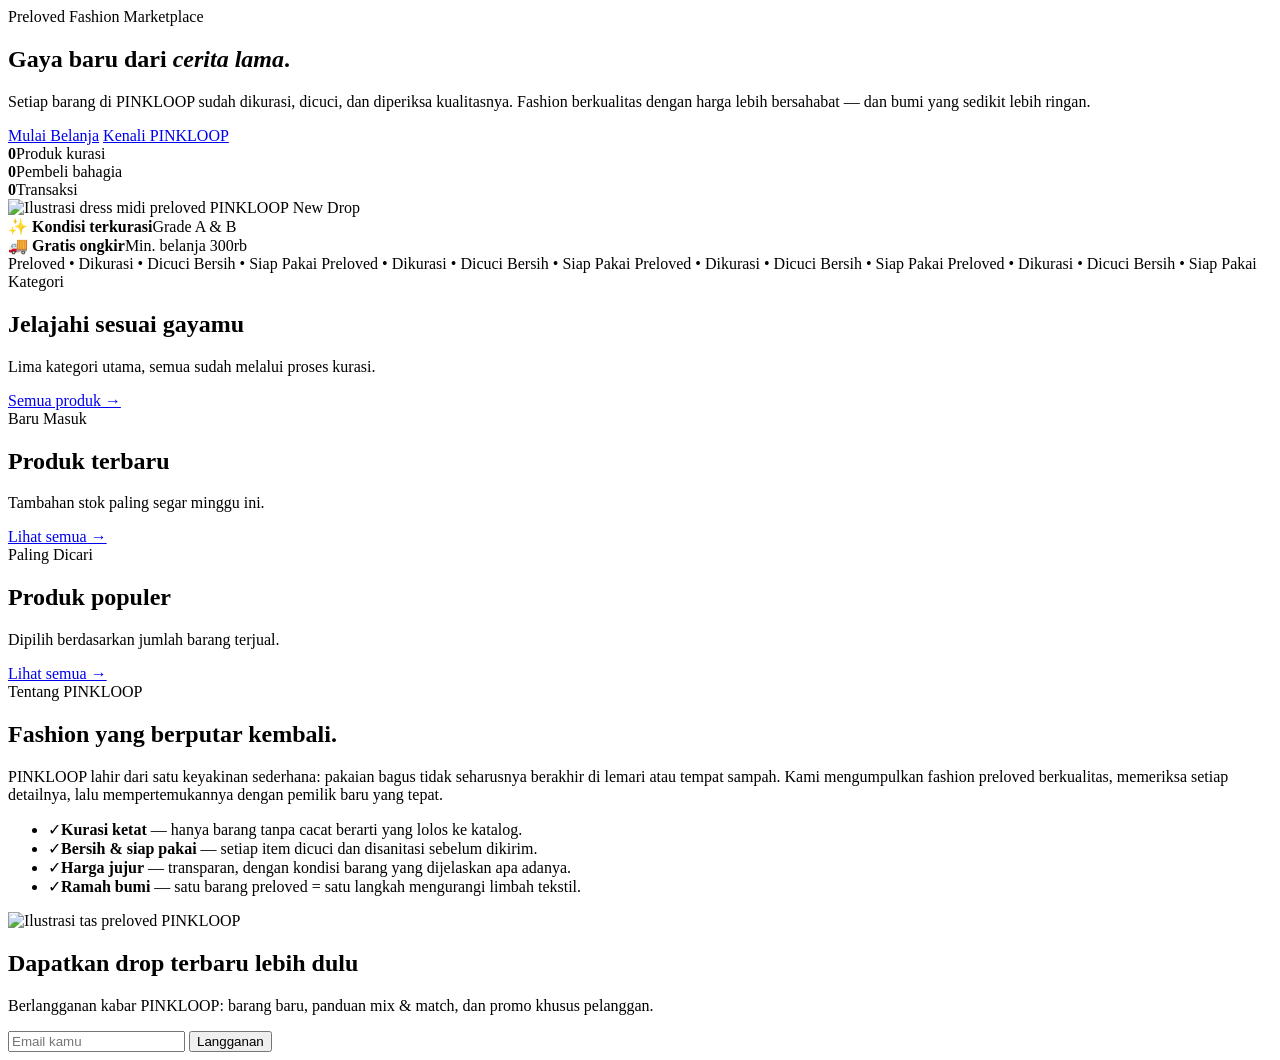
==== index.html @ 4b8d5ae3 "Add PINKLOOP storefront pages and Vercel config" ====
<!DOCTYPE html>
<html lang="id">
<head>
  <meta charset="UTF-8">
  <meta name="viewport" content="width=device-width, initial-scale=1">
  <title>PINKLOOP – Preloved Fashion, New Stories.</title>
  <meta name="description" content="PINKLOOP adalah marketplace fashion preloved pilihan. Temukan blazer, dress, tas, dan aksesori berkualitas dengan harga persahabatan.">
  <link rel="preconnect" href="https://fonts.googleapis.com">
  <link rel="preconnect" href="https://fonts.gstatic.com" crossorigin>
  <link href="https://fonts.googleapis.com/css2?family=Playfair+Display:ital,wght@0,500;0,600;0,700;1,600&family=Poppins:wght@300;400;500;600&display=swap" rel="stylesheet">
  <link rel="stylesheet" href="/assets/css/style.css">
  <link rel="icon" href="/assets/img/placeholder.svg">
</head>
<body>
  <header id="site-header"></header>

  <main>
    <section class="hero">
      <div class="container hero-grid">
        <div class="hero-copy">
          <span class="eyebrow">Preloved Fashion Marketplace</span>
          <h1>Gaya baru dari <em>cerita lama</em>.</h1>
          <p>Setiap barang di PINKLOOP sudah dikurasi, dicuci, dan diperiksa kualitasnya. Fashion berkualitas dengan harga lebih bersahabat — dan bumi yang sedikit lebih ringan.</p>
          <div class="hero-cta">
            <a class="btn btn-primary" href="/catalog.html">Mulai Belanja</a>
            <a class="btn btn-ghost" href="#tentang">Kenali PINKLOOP</a>
          </div>
          <div class="hero-stats">
            <div><strong data-stat="products">0</strong><span>Produk kurasi</span></div>
            <div><strong data-stat="customers">0</strong><span>Pembeli bahagia</span></div>
            <div><strong data-stat="orders">0</strong><span>Transaksi</span></div>
          </div>
        </div>
        <div class="hero-visual">
          <div class="hero-frame">
            <img src="/assets/img/dress.svg" alt="Ilustrasi dress midi preloved PINKLOOP">
            <span class="hero-tag">New Drop</span>
          </div>
          <div class="hero-float tl">
            <span class="dot">✨</span>
            <span><strong>Kondisi terkurasi</strong>Grade A &amp; B</span>
          </div>
          <div class="hero-float br">
            <span class="dot">🚚</span>
            <span><strong>Gratis ongkir</strong>Min. belanja 300rb</span>
          </div>
        </div>
      </div>
    </section>

    <div class="strip">
      <div class="strip-track">
        <span>Preloved • Dikurasi • Dicuci Bersih • Siap Pakai</span>
        <span>Preloved • Dikurasi • Dicuci Bersih • Siap Pakai</span>
        <span>Preloved • Dikurasi • Dicuci Bersih • Siap Pakai</span>
        <span>Preloved • Dikurasi • Dicuci Bersih • Siap Pakai</span>
      </div>
    </div>

    <section class="section" id="kategori">
      <div class="container">
        <div class="section-head">
          <div>
            <span class="eyebrow">Kategori</span>
            <h2>Jelajahi sesuai gayamu</h2>
            <p>Lima kategori utama, semua sudah melalui proses kurasi.</p>
          </div>
          <a class="link-more" href="/catalog.html">Semua produk →</a>
        </div>
        <div class="category-grid" id="categoryGrid"></div>
      </div>
    </section>

    <section class="section" id="produk" style="padding-top:0">
      <div class="container">
        <div class="section-head">
          <div>
            <span class="eyebrow">Baru Masuk</span>
            <h2>Produk terbaru</h2>
            <p>Tambahan stok paling segar minggu ini.</p>
          </div>
          <a class="link-more" href="/catalog.html">Lihat semua →</a>
        </div>
        <div class="product-grid" id="latestGrid"></div>
      </div>
    </section>

    <section class="section" id="populer" style="padding-top:0">
      <div class="container">
        <div class="section-head">
          <div>
            <span class="eyebrow">Paling Dicari</span>
            <h2>Produk populer</h2>
            <p>Dipilih berdasarkan jumlah barang terjual.</p>
          </div>
          <a class="link-more" href="/catalog.html?sort=popular">Lihat semua →</a>
        </div>
        <div class="product-grid" id="popularGrid"></div>
      </div>
    </section>

    <section class="section" id="tentang">
      <div class="container">
        <div class="about-wrap">
          <div>
            <span class="eyebrow">Tentang PINKLOOP</span>
            <h2>Fashion yang berputar kembali.</h2>
            <p>PINKLOOP lahir dari satu keyakinan sederhana: pakaian bagus tidak seharusnya berakhir di lemari atau tempat sampah. Kami mengumpulkan fashion preloved berkualitas, memeriksa setiap detailnya, lalu mempertemukannya dengan pemilik baru yang tepat.</p>
            <ul class="about-list">
              <li><span class="tick">✓</span><span><b>Kurasi ketat</b> — hanya barang tanpa cacat berarti yang lolos ke katalog.</span></li>
              <li><span class="tick">✓</span><span><b>Bersih &amp; siap pakai</b> — setiap item dicuci dan disanitasi sebelum dikirim.</span></li>
              <li><span class="tick">✓</span><span><b>Harga jujur</b> — transparan, dengan kondisi barang yang dijelaskan apa adanya.</span></li>
              <li><span class="tick">✓</span><span><b>Ramah bumi</b> — satu barang preloved = satu langkah mengurangi limbah tekstil.</span></li>
            </ul>
          </div>
          <div class="about-visual">
            <img src="/assets/img/bag.svg" alt="Ilustrasi tas preloved PINKLOOP">
          </div>
        </div>
      </div>
    </section>

    <section class="section" style="padding-top:0">
      <div class="container">
        <div class="newsletter">
          <div>
            <h2>Dapatkan drop terbaru lebih dulu</h2>
            <p>Berlangganan kabar PINKLOOP: barang baru, panduan mix &amp; match, dan promo khusus pelanggan.</p>
          </div>
          <form id="newsletterForm">
            <input type="email" placeholder="Email kamu" aria-label="Email" required>
            <button class="btn btn-primary" type="submit">Langganan</button>
          </form>
        </div>
      </div>
    </section>
  </main>

  <footer id="site-footer"></footer>

  <script src="/assets/js/store.js"></script>
  <script src="/assets/js/ui.js"></script>
  <script src="/assets/js/pages/home.js"></script>
</body>
</html>
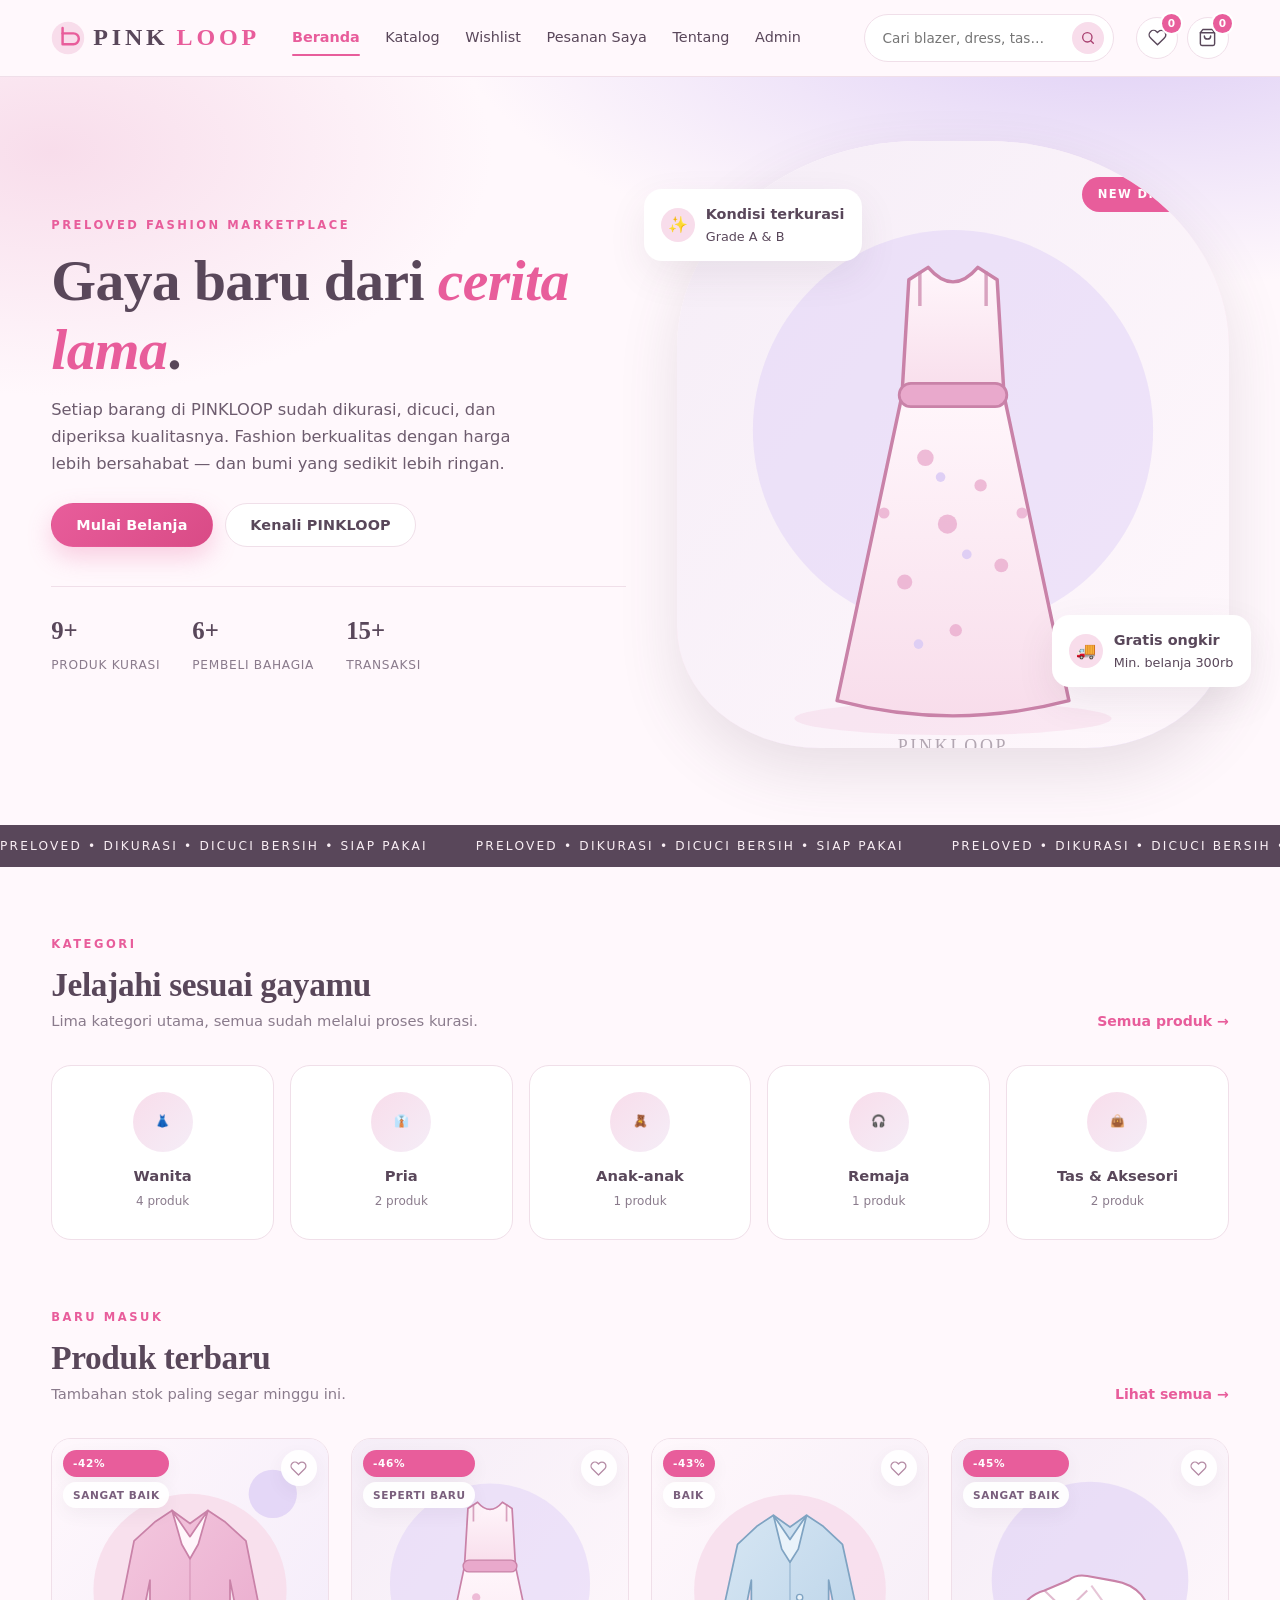
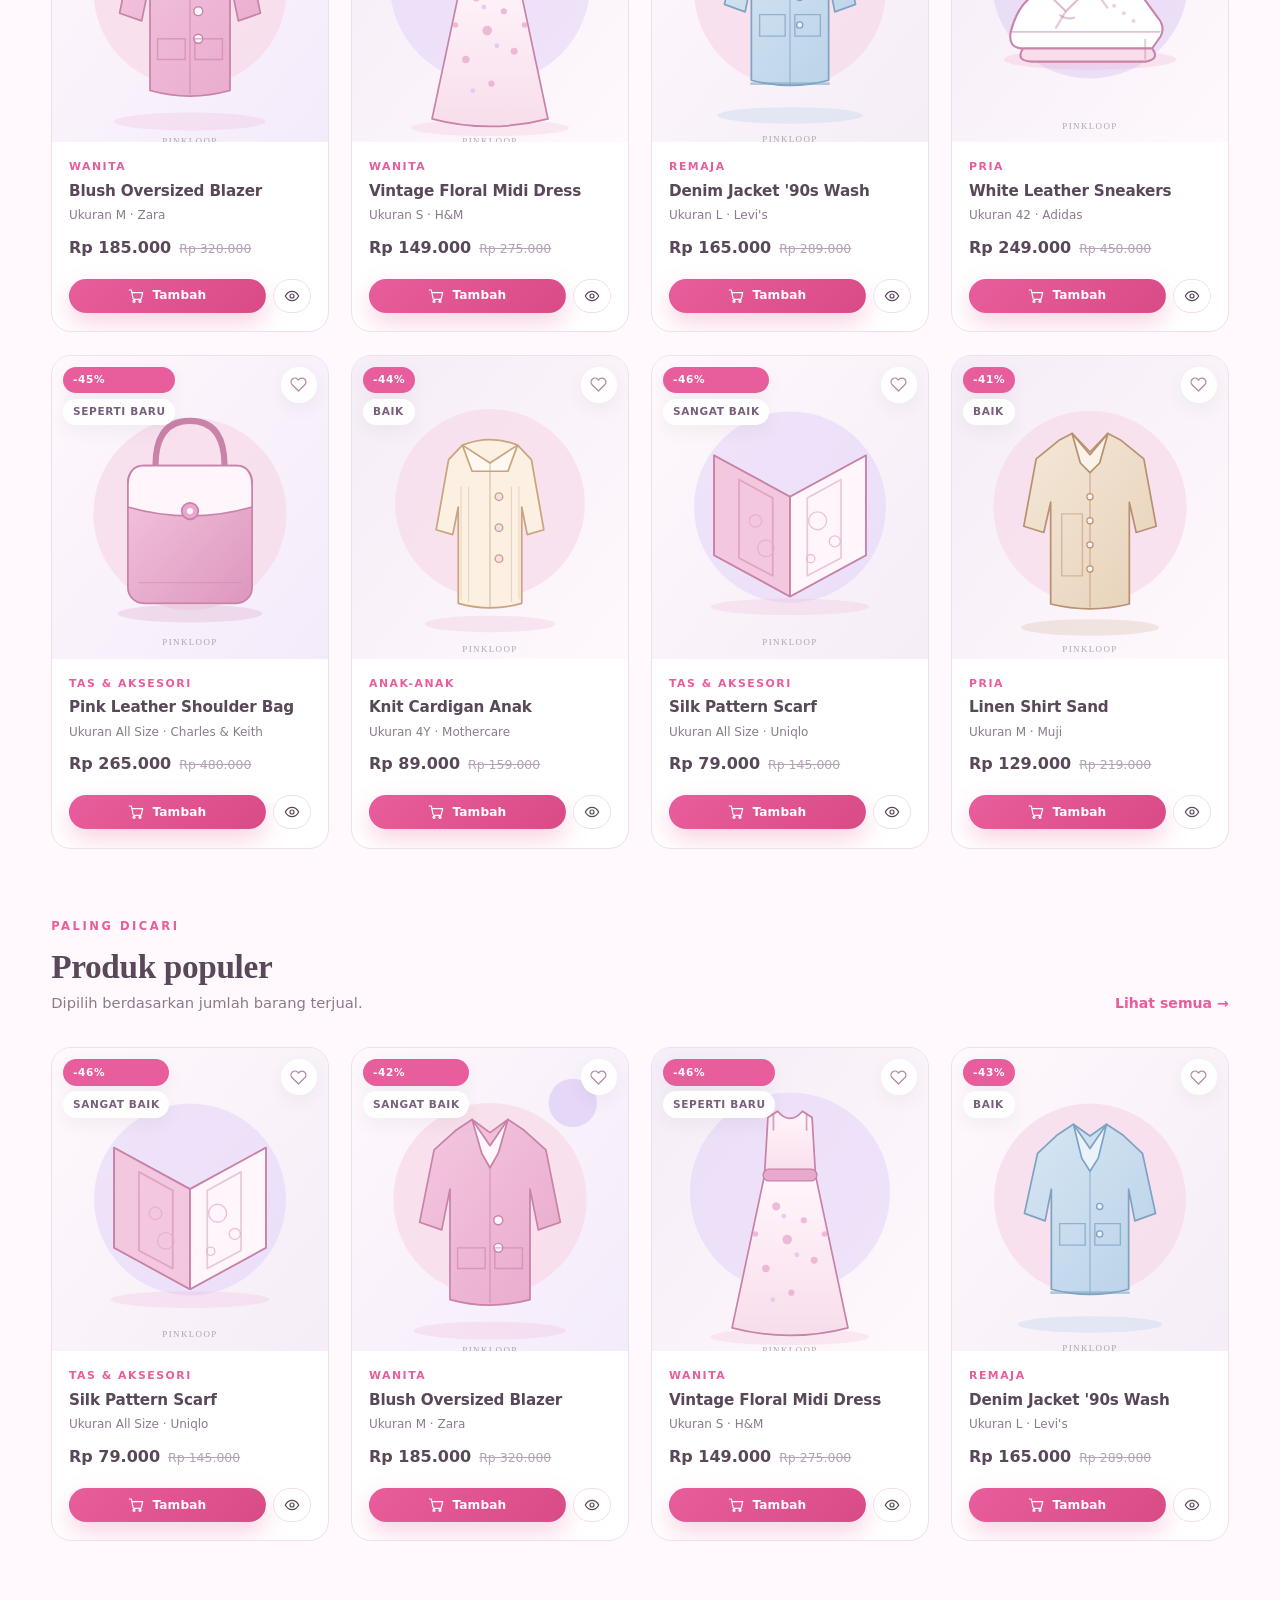
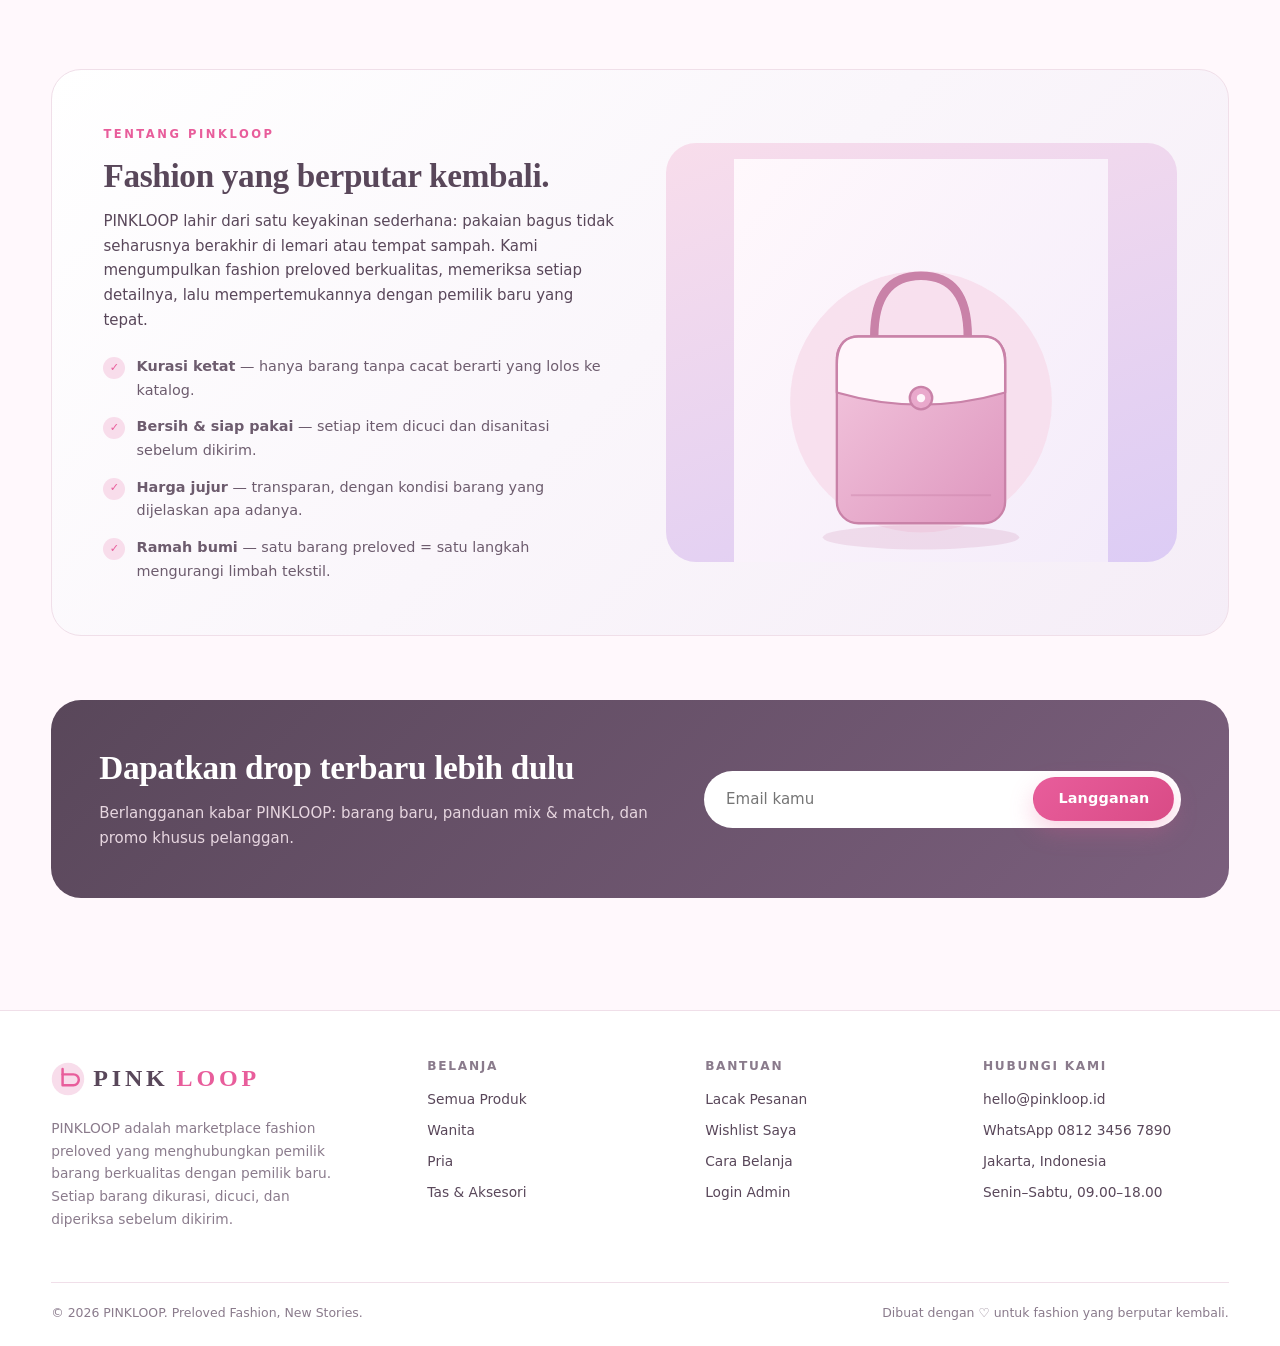
==== commit 04d4da53: "Add product illustrations and fix homepage meta text" ====
--- a/index.html
+++ b/index.html
@@ -4,7 +4,7 @@
   <meta charset="UTF-8">
   <meta name="viewport" content="width=device-width, initial-scale=1">
   <title>PINKLOOP – Preloved Fashion, New Stories.</title>
-  <meta name="description" content="PINKLOOP adalah marketplace fashion preloved pilihan. Temukan blazer, dress, tas, dan aksesori berkualitas dengan harga persahabatan.">
+  <meta name="description" content="PINKLOOP adalah marketplace fashion preloved pilihan. Temukan blazer, dress, tas, dan aksesori berkualitas dengan harga bersahabat.">
   <link rel="preconnect" href="https://fonts.googleapis.com">
   <link rel="preconnect" href="https://fonts.gstatic.com" crossorigin>
   <link href="https://fonts.googleapis.com/css2?family=Playfair+Display:ital,wght@0,500;0,600;0,700;1,600&family=Poppins:wght@300;400;500;600&display=swap" rel="stylesheet">
--- a/assets/css/style.css
+++ b/assets/css/style.css
@@ -0,0 +1,912 @@
+/* PINKLOOP – Storefront styles
+   Palette: pastel pink, rose, hot pink, lavender, plum */
+:root {
+  --pink-pastel: #F8DDEB;
+  --rose: #E9A9CC;
+  --hot: #E85D9B;
+  --lavender: #DCCCF5;
+  --light-purple: #F5EDF7;
+  --plum: #59475A;
+  --white: #FFFFFF;
+  --bg: #FFF8FC;
+  --line: #F0DFE9;
+  --muted: #8A7B8C;
+  --shadow-sm: 0 6px 18px rgba(89, 71, 90, .06);
+  --shadow-md: 0 14px 38px rgba(89, 71, 90, .09);
+  --shadow-lg: 0 24px 60px rgba(89, 71, 90, .14);
+  --radius-sm: 12px;
+  --radius: 20px;
+  --radius-lg: 30px;
+  --font-head: "Playfair Display", Georgia, serif;
+  --font-body: "Poppins", "Inter", system-ui, -apple-system, sans-serif;
+}
+
+* { box-sizing: border-box; }
+
+html { scroll-behavior: smooth; }
+
+body {
+  margin: 0;
+  font-family: var(--font-body);
+  color: var(--plum);
+  background: var(--bg);
+  font-size: 15px;
+  line-height: 1.65;
+  -webkit-font-smoothing: antialiased;
+}
+
+img { max-width: 100%; display: block; }
+a { color: inherit; text-decoration: none; }
+button, input, select, textarea { font-family: inherit; font-size: inherit; color: inherit; }
+button { cursor: pointer; }
+
+h1, h2, h3, h4 {
+  font-family: var(--font-head);
+  font-weight: 600;
+  line-height: 1.2;
+  margin: 0 0 .4em;
+  letter-spacing: -.01em;
+}
+
+h1 { font-size: clamp(2.1rem, 4.6vw, 3.6rem); }
+h2 { font-size: clamp(1.55rem, 2.6vw, 2.3rem); }
+h3 { font-size: 1.15rem; }
+
+p { margin: 0 0 1em; }
+
+.container {
+  width: min(1200px, 92vw);
+  margin-inline: auto;
+}
+
+.eyebrow {
+  display: inline-block;
+  font-size: .72rem;
+  letter-spacing: .22em;
+  text-transform: uppercase;
+  color: var(--hot);
+  font-weight: 600;
+  margin-bottom: .7rem;
+}
+
+.muted { color: var(--muted); }
+.small { font-size: .82rem; }
+.center { text-align: center; }
+
+/* ---------- buttons ---------- */
+.btn {
+  display: inline-flex;
+  align-items: center;
+  justify-content: center;
+  gap: .5rem;
+  padding: .78rem 1.5rem;
+  border-radius: 999px;
+  border: 1px solid transparent;
+  font-weight: 600;
+  font-size: .9rem;
+  letter-spacing: .01em;
+  transition: transform .18s ease, box-shadow .18s ease, background .18s ease, color .18s ease;
+  line-height: 1.2;
+  white-space: nowrap;
+}
+.btn:hover { transform: translateY(-2px); }
+.btn:active { transform: translateY(0); }
+.btn-primary {
+  background: linear-gradient(135deg, var(--hot), #d94b86);
+  color: #fff;
+  box-shadow: 0 10px 24px rgba(232, 93, 155, .28);
+}
+.btn-primary:hover { box-shadow: 0 14px 30px rgba(232, 93, 155, .38); }
+.btn-soft {
+  background: var(--pink-pastel);
+  color: #a83f6f;
+}
+.btn-soft:hover { background: #f4cfe1; }
+.btn-ghost {
+  background: #fff;
+  border-color: var(--line);
+  color: var(--plum);
+}
+.btn-ghost:hover { border-color: var(--rose); color: var(--hot); }
+.btn-lavender { background: var(--lavender); color: #5c4585; }
+.btn-block { width: 100%; }
+.btn-sm { padding: .55rem 1rem; font-size: .8rem; }
+.btn[disabled] { opacity: .5; cursor: not-allowed; transform: none; }
+
+.icon-btn {
+  position: relative;
+  width: 42px;
+  height: 42px;
+  border-radius: 50%;
+  display: inline-grid;
+  place-items: center;
+  background: #fff;
+  border: 1px solid var(--line);
+  color: var(--plum);
+  transition: .18s ease;
+}
+.icon-btn:hover { background: var(--pink-pastel); border-color: var(--rose); color: var(--hot); }
+.icon-btn svg { width: 19px; height: 19px; }
+.badge-count {
+  position: absolute;
+  top: -4px; right: -4px;
+  min-width: 19px; height: 19px;
+  padding: 0 5px;
+  border-radius: 999px;
+  background: var(--hot);
+  color: #fff;
+  font-size: .66rem;
+  font-weight: 600;
+  display: grid;
+  place-items: center;
+  box-shadow: 0 0 0 2px #fff;
+}
+
+/* ---------- header ---------- */
+.site-header {
+  position: sticky;
+  top: 0;
+  z-index: 60;
+  background: rgba(255, 248, 252, .92);
+  backdrop-filter: blur(14px);
+  border-bottom: 1px solid var(--line);
+}
+.header-inner {
+  display: flex;
+  align-items: center;
+  gap: 1.4rem;
+  padding: .85rem 0;
+}
+.brand {
+  font-family: var(--font-head);
+  font-size: 1.5rem;
+  font-weight: 700;
+  letter-spacing: .16em;
+  color: var(--plum);
+  display: inline-flex;
+  align-items: center;
+  gap: .5rem;
+}
+.brand-logo { width: 34px; height: 34px; }
+.brand span { color: var(--hot); }
+
+.main-nav {
+  display: flex;
+  align-items: center;
+  gap: 1.6rem;
+  margin-left: .6rem;
+  font-size: .9rem;
+  font-weight: 500;
+}
+.main-nav a { position: relative; padding: .3rem 0; color: var(--plum); }
+.main-nav a::after {
+  content: "";
+  position: absolute;
+  left: 0; bottom: -2px;
+  width: 0; height: 2px;
+  background: var(--hot);
+  border-radius: 2px;
+  transition: width .2s ease;
+}
+.main-nav a:hover::after, .main-nav a.active::after { width: 100%; }
+.main-nav a.active { color: var(--hot); font-weight: 600; }
+
+.header-search {
+  margin-left: auto;
+  display: flex;
+  align-items: center;
+  gap: .5rem;
+  background: #fff;
+  border: 1px solid var(--line);
+  border-radius: 999px;
+  padding: .45rem .55rem .45rem 1rem;
+  min-width: 250px;
+  max-width: 340px;
+  transition: .2s ease;
+}
+.header-search:focus-within { border-color: var(--rose); box-shadow: 0 0 0 4px rgba(233, 169, 204, .22); }
+.header-search input { border: none; outline: none; background: transparent; width: 100%; font-size: .85rem; }
+.header-search button {
+  border: none;
+  background: var(--pink-pastel);
+  color: #a83f6f;
+  width: 32px; height: 32px;
+  border-radius: 50%;
+  display: grid;
+  place-items: center;
+  flex: 0 0 auto;
+}
+.header-actions { display: flex; align-items: center; gap: .55rem; }
+.menu-toggle { display: none; }
+
+/* ---------- hero ---------- */
+.hero {
+  position: relative;
+  overflow: hidden;
+  padding: clamp(2.4rem, 5vw, 4.4rem) 0 clamp(3rem, 6vw, 5rem);
+  background:
+    radial-gradient(1100px 460px at 88% -10%, var(--lavender) 0%, transparent 62%),
+    radial-gradient(760px 420px at 4% 10%, var(--pink-pastel) 0%, transparent 58%),
+    var(--bg);
+}
+.hero-grid {
+  display: grid;
+  grid-template-columns: 1.02fr .98fr;
+  gap: clamp(1.4rem, 4vw, 3.4rem);
+  align-items: center;
+}
+.hero-copy h1 { margin-bottom: .8rem; }
+.hero-copy h1 em { font-style: italic; color: var(--hot); }
+.hero-copy p { max-width: 46ch; color: #6d5c6e; font-size: 1.02rem; }
+.hero-cta { display: flex; flex-wrap: wrap; gap: .8rem; margin-top: 1.6rem; }
+.hero-stats {
+  display: flex;
+  gap: 2rem;
+  margin-top: 2.4rem;
+  padding-top: 1.5rem;
+  border-top: 1px solid var(--line);
+}
+.hero-stats strong { display: block; font-family: var(--font-head); font-size: 1.55rem; }
+.hero-stats span { font-size: .76rem; letter-spacing: .06em; text-transform: uppercase; color: var(--muted); }
+
+.hero-visual { position: relative; }
+.hero-frame {
+  position: relative;
+  border-radius: 44% 44% 26% 26% / 34% 34% 20% 20%;
+  overflow: hidden;
+  background: linear-gradient(150deg, #fff 0%, var(--pink-pastel) 55%, var(--lavender) 100%);
+  aspect-ratio: 4 / 4.4;
+  box-shadow: var(--shadow-lg);
+}
+.hero-frame img { width: 100%; height: 100%; object-fit: cover; }
+.hero-float {
+  position: absolute;
+  background: #fff;
+  border-radius: 18px;
+  padding: .85rem 1.1rem;
+  box-shadow: var(--shadow-md);
+  font-size: .8rem;
+  display: flex;
+  align-items: center;
+  gap: .65rem;
+}
+.hero-float strong { display: block; font-size: .9rem; }
+.hero-float .dot {
+  width: 34px; height: 34px;
+  border-radius: 50%;
+  display: grid; place-items: center;
+  background: var(--pink-pastel);
+  font-size: 1rem;
+}
+.hero-float.tl { top: 8%; left: -6%; }
+.hero-float.br { bottom: 10%; right: -4%; }
+.hero-tag {
+  position: absolute;
+  top: 6%; right: 6%;
+  background: var(--hot);
+  color: #fff;
+  padding: .5rem 1rem;
+  border-radius: 999px;
+  font-size: .72rem;
+  letter-spacing: .12em;
+  text-transform: uppercase;
+  font-weight: 600;
+}
+
+/* ---------- marquee strip ---------- */
+.strip {
+  background: var(--plum);
+  color: #f9eef4;
+  padding: .7rem 0;
+  overflow: hidden;
+  white-space: nowrap;
+  font-size: .76rem;
+  letter-spacing: .18em;
+  text-transform: uppercase;
+}
+.strip-track { display: inline-flex; gap: 3rem; animation: marquee 26s linear infinite; }
+@keyframes marquee { from { transform: translateX(0); } to { transform: translateX(-50%); } }
+
+/* ---------- sections ---------- */
+.section { padding: clamp(2.6rem, 5vw, 4.4rem) 0; }
+.section-head {
+  display: flex;
+  align-items: flex-end;
+  justify-content: space-between;
+  gap: 1.4rem;
+  margin-bottom: 2rem;
+}
+.section-head h2 { margin-bottom: .25rem; }
+.section-head p { margin: 0; color: var(--muted); font-size: .92rem; }
+.section-head .link-more { font-weight: 600; color: var(--hot); font-size: .88rem; white-space: nowrap; }
+
+/* ---------- categories ---------- */
+.category-grid {
+  display: grid;
+  grid-template-columns: repeat(5, 1fr);
+  gap: 1rem;
+}
+.category-card {
+  background: #fff;
+  border: 1px solid var(--line);
+  border-radius: var(--radius);
+  padding: 1.6rem 1rem;
+  text-align: center;
+  transition: .22s ease;
+  display: block;
+}
+.category-card:hover { transform: translateY(-5px); box-shadow: var(--shadow-md); border-color: var(--rose); }
+.category-icon {
+  width: 60px; height: 60px;
+  margin: 0 auto .75rem;
+  border-radius: 50%;
+  display: grid; place-items: center;
+  font-size: 1.6rem;
+  background: linear-gradient(135deg, var(--pink-pastel), var(--light-purple));
+}
+.category-card strong { display: block; font-size: .92rem; }
+.category-card span { font-size: .75rem; color: var(--muted); }
+
+/* ---------- product grid ---------- */
+.product-grid {
+  display: grid;
+  grid-template-columns: repeat(4, 1fr);
+  gap: 1.4rem;
+}
+.product-card {
+  background: #fff;
+  border: 1px solid var(--line);
+  border-radius: var(--radius);
+  overflow: hidden;
+  display: flex;
+  flex-direction: column;
+  transition: .22s ease;
+  position: relative;
+}
+.product-card:hover { transform: translateY(-6px); box-shadow: var(--shadow-md); border-color: var(--rose); }
+.product-media {
+  position: relative;
+  aspect-ratio: 4 / 4.4;
+  overflow: hidden;
+  background: var(--light-purple);
+  display: block;
+}
+.product-media img { width: 100%; height: 100%; object-fit: cover; transition: transform .5s ease; }
+.product-card:hover .product-media img { transform: scale(1.05); }
+.product-badges { position: absolute; top: .7rem; left: .7rem; display: flex; flex-direction: column; gap: .35rem; }
+.chip {
+  font-size: .66rem;
+  font-weight: 600;
+  letter-spacing: .06em;
+  text-transform: uppercase;
+  padding: .28rem .6rem;
+  border-radius: 999px;
+  background: #fff;
+  color: var(--plum);
+  box-shadow: var(--shadow-sm);
+}
+.chip-sale { background: var(--hot); color: #fff; }
+.chip-condition { background: rgba(255, 255, 255, .94); color: #7a5f7d; }
+.chip-out { background: var(--plum); color: #fff; }
+.wish-btn {
+  position: absolute;
+  top: .7rem; right: .7rem;
+  width: 36px; height: 36px;
+  border-radius: 50%;
+  border: none;
+  background: rgba(255, 255, 255, .95);
+  display: grid; place-items: center;
+  color: #b48aa4;
+  box-shadow: var(--shadow-sm);
+  transition: .18s ease;
+}
+.wish-btn:hover { color: var(--hot); transform: scale(1.08); }
+.wish-btn.active { background: var(--hot); color: #fff; }
+.wish-btn svg { width: 17px; height: 17px; }
+
+.product-body { padding: 1rem 1.05rem 1.15rem; display: flex; flex-direction: column; gap: .3rem; flex: 1; }
+.product-cat { font-size: .68rem; text-transform: uppercase; letter-spacing: .14em; color: var(--hot); font-weight: 600; }
+.product-name { font-family: var(--font-body); font-size: .95rem; font-weight: 600; line-height: 1.35; margin: 0; }
+.product-meta { font-size: .75rem; color: var(--muted); }
+.price-row { display: flex; align-items: baseline; gap: .5rem; margin-top: .25rem; flex-wrap: wrap; }
+.price { font-weight: 600; color: var(--plum); font-size: 1rem; }
+.price-old { font-size: .78rem; color: #b3a3b5; text-decoration: line-through; }
+.discount { font-size: .68rem; font-weight: 600; color: var(--hot); background: var(--pink-pastel); padding: .1rem .4rem; border-radius: 6px; }
+.product-actions { display: flex; gap: .45rem; margin-top: .8rem; }
+.product-actions .btn { flex: 1; padding: .5rem .7rem; font-size: .76rem; }
+.product-actions .btn-icon { flex: 0 0 auto; width: 38px; padding: 0; }
+.product-actions svg { width: 16px; height: 16px; }
+
+/* ---------- about ---------- */
+.about-wrap {
+  display: grid;
+  grid-template-columns: 1fr 1fr;
+  gap: clamp(1.6rem, 4vw, 3.4rem);
+  align-items: center;
+  background: linear-gradient(135deg, #fff 0%, var(--light-purple) 100%);
+  border: 1px solid var(--line);
+  border-radius: var(--radius-lg);
+  padding: clamp(1.6rem, 4vw, 3.2rem);
+}
+.about-list { list-style: none; padding: 0; margin: 1.4rem 0 0; display: grid; gap: .8rem; }
+.about-list li { display: flex; gap: .7rem; font-size: .9rem; color: #6d5c6e; }
+.about-list .tick {
+  flex: 0 0 auto;
+  width: 22px; height: 22px;
+  border-radius: 50%;
+  background: var(--pink-pastel);
+  color: var(--hot);
+  display: grid; place-items: center;
+  font-size: .7rem;
+  font-weight: 700;
+  margin-top: .12rem;
+}
+.about-visual {
+  border-radius: var(--radius-lg);
+  overflow: hidden;
+  background: linear-gradient(160deg, var(--pink-pastel), var(--lavender));
+  aspect-ratio: 1 / .82;
+  display: grid;
+  place-items: center;
+  padding: 1rem;
+}
+.about-visual img { width: 78%; }
+
+/* ---------- newsletter ---------- */
+.newsletter {
+  background: linear-gradient(135deg, var(--plum), #7b5f7d);
+  border-radius: var(--radius-lg);
+  padding: clamp(2rem, 4vw, 3rem);
+  color: #fff;
+  display: grid;
+  grid-template-columns: 1.2fr 1fr;
+  gap: 2rem;
+  align-items: center;
+}
+.newsletter h2 { color: #fff; }
+.newsletter p { color: #e7d6e0; margin: 0; }
+.newsletter form { display: flex; gap: .6rem; background: #fff; padding: .4rem; border-radius: 999px; }
+.newsletter input { flex: 1; border: none; outline: none; padding: .6rem 1rem; background: transparent; border-radius: 999px; }
+.newsletter button { flex: 0 0 auto; }
+
+/* ---------- footer ---------- */
+.site-footer { background: #fff; border-top: 1px solid var(--line); padding: 3rem 0 1.4rem; margin-top: 3rem; }
+.footer-grid { display: grid; grid-template-columns: 1.4fr repeat(3, 1fr); gap: 2rem; }
+.footer-grid h4 { font-family: var(--font-body); font-size: .76rem; letter-spacing: .14em; text-transform: uppercase; color: var(--muted); margin-bottom: .9rem; }
+.footer-grid ul { list-style: none; padding: 0; margin: 0; display: grid; gap: .5rem; font-size: .86rem; }
+.footer-grid a:hover { color: var(--hot); }
+.footer-brand p { font-size: .86rem; color: var(--muted); max-width: 34ch; margin-top: .8rem; }
+.footer-bottom {
+  margin-top: 2.4rem;
+  padding-top: 1.2rem;
+  border-top: 1px solid var(--line);
+  display: flex;
+  justify-content: space-between;
+  gap: 1rem;
+  font-size: .78rem;
+  color: var(--muted);
+  flex-wrap: wrap;
+}
+
+/* ---------- page header / breadcrumb ---------- */
+.page-head {
+  background: linear-gradient(160deg, var(--pink-pastel), var(--light-purple));
+  padding: clamp(2rem, 4vw, 3.2rem) 0;
+  border-bottom: 1px solid var(--line);
+}
+.page-head h1 { margin-bottom: .3rem; }
+.page-head p { margin: 0; color: #6d5c6e; }
+.breadcrumb { font-size: .78rem; color: var(--muted); margin-bottom: .7rem; display: flex; gap: .4rem; flex-wrap: wrap; }
+.breadcrumb a:hover { color: var(--hot); }
+
+/* ---------- catalog layout ---------- */
+.catalog-layout { display: grid; grid-template-columns: 260px 1fr; gap: 2rem; align-items: start; }
+.filters {
+  background: #fff;
+  border: 1px solid var(--line);
+  border-radius: var(--radius);
+  padding: 1.4rem;
+  position: sticky;
+  top: 90px;
+}
+.filter-group { margin-bottom: 1.4rem; }
+.filter-group:last-child { margin-bottom: 0; }
+.filter-group h4 {
+  font-family: var(--font-body);
+  font-size: .74rem;
+  letter-spacing: .14em;
+  text-transform: uppercase;
+  color: var(--muted);
+  margin-bottom: .7rem;
+}
+.filter-list { display: grid; gap: .25rem; }
+.filter-list button {
+  border: none;
+  background: transparent;
+  text-align: left;
+  padding: .45rem .7rem;
+  border-radius: 10px;
+  font-size: .86rem;
+  display: flex;
+  justify-content: space-between;
+  gap: .5rem;
+  color: var(--plum);
+  transition: .16s ease;
+}
+.filter-list button:hover { background: var(--light-purple); }
+.filter-list button.active { background: var(--pink-pastel); color: #a83f6f; font-weight: 600; }
+.filter-list .count { font-size: .74rem; color: var(--muted); }
+.price-inputs { display: flex; align-items: center; gap: .4rem; }
+.price-inputs input {
+  width: 100%;
+  padding: .5rem .6rem;
+  border: 1px solid var(--line);
+  border-radius: 10px;
+  outline: none;
+  font-size: .82rem;
+}
+.price-inputs input:focus { border-color: var(--rose); }
+.toolbar {
+  display: flex;
+  align-items: center;
+  gap: .8rem;
+  justify-content: space-between;
+  margin-bottom: 1.4rem;
+  flex-wrap: wrap;
+}
+.toolbar .search-field {
+  display: flex;
+  align-items: center;
+  gap: .5rem;
+  background: #fff;
+  border: 1px solid var(--line);
+  border-radius: 999px;
+  padding: .5rem 1rem;
+  flex: 1;
+  min-width: 200px;
+}
+.toolbar input { border: none; outline: none; background: transparent; width: 100%; font-size: .88rem; }
+.toolbar select {
+  padding: .6rem 1rem;
+  border: 1px solid var(--line);
+  border-radius: 999px;
+  background: #fff;
+  outline: none;
+  font-size: .85rem;
+  cursor: pointer;
+}
+.toolbar select:focus { border-color: var(--rose); }
+.result-count { font-size: .82rem; color: var(--muted); }
+.filter-toggle { display: none; }
+
+/* ---------- product detail ---------- */
+.detail-layout { display: grid; grid-template-columns: 1fr 1fr; gap: clamp(1.6rem, 4vw, 3.4rem); }
+.detail-gallery {
+  border-radius: var(--radius-lg);
+  overflow: hidden;
+  background: var(--light-purple);
+  border: 1px solid var(--line);
+  aspect-ratio: 4 / 4.4;
+}
+.detail-gallery img { width: 100%; height: 100%; object-fit: cover; }
+.detail-thumbs { display: flex; gap: .6rem; margin-top: .8rem; }
+.detail-thumbs button {
+  width: 64px; height: 74px;
+  border-radius: 12px;
+  overflow: hidden;
+  border: 2px solid var(--line);
+  padding: 0;
+  background: #fff;
+}
+.detail-thumbs button.active { border-color: var(--hot); }
+.detail-thumbs img { width: 100%; height: 100%; object-fit: cover; }
+.detail-info .price-row { margin: .6rem 0 1rem; }
+.detail-info .price { font-size: 1.85rem; }
+.spec-grid {
+  display: grid;
+  grid-template-columns: repeat(2, 1fr);
+  gap: .7rem;
+  margin: 1.4rem 0;
+}
+.spec {
+  background: #fff;
+  border: 1px solid var(--line);
+  border-radius: var(--radius-sm);
+  padding: .7rem .9rem;
+}
+.spec span { display: block; font-size: .68rem; letter-spacing: .1em; text-transform: uppercase; color: var(--muted); }
+.spec strong { font-size: .88rem; font-weight: 600; }
+.detail-desc { color: #6d5c6e; font-size: .92rem; }
+.buy-panel {
+  background: #fff;
+  border: 1px solid var(--line);
+  border-radius: var(--radius);
+  padding: 1.2rem;
+  margin-top: 1.4rem;
+  display: grid;
+  gap: 1rem;
+  box-shadow: var(--shadow-sm);
+}
+.qty-control { display: inline-flex; align-items: center; border: 1px solid var(--line); border-radius: 999px; overflow: hidden; }
+.qty-control button { width: 38px; height: 38px; border: none; background: #fff; font-size: 1.1rem; color: var(--plum); }
+.qty-control button:hover { background: var(--pink-pastel); }
+.qty-control input {
+  width: 46px;
+  text-align: center;
+  border: none;
+  outline: none;
+  font-weight: 600;
+  background: transparent;
+}
+.stock-note { font-size: .8rem; color: var(--muted); }
+.stock-note b { color: var(--plum); }
+
+/* ---------- cart ---------- */
+.cart-layout { display: grid; grid-template-columns: 1.55fr 1fr; gap: 2rem; align-items: start; }
+.cart-item {
+  display: grid;
+  grid-template-columns: 92px 1fr auto;
+  gap: 1rem;
+  background: #fff;
+  border: 1px solid var(--line);
+  border-radius: var(--radius);
+  padding: .9rem;
+  margin-bottom: .8rem;
+  align-items: center;
+}
+.cart-item img { width: 92px; height: 108px; object-fit: cover; border-radius: 12px; background: var(--light-purple); }
+.cart-item h3 { font-family: var(--font-body); font-size: .95rem; margin: 0 0 .2rem; }
+.cart-item .meta { font-size: .78rem; color: var(--muted); }
+.cart-item-right { display: grid; gap: .6rem; justify-items: end; }
+.link-danger { background: none; border: none; color: #c25a7d; font-size: .78rem; padding: 0; text-decoration: underline; }
+.link-danger:hover { color: #a13c60; }
+.summary {
+  background: #fff;
+  border: 1px solid var(--line);
+  border-radius: var(--radius);
+  padding: 1.4rem;
+  position: sticky;
+  top: 90px;
+}
+.summary h3 { margin-bottom: 1rem; }
+.summary-row { display: flex; justify-content: space-between; font-size: .88rem; padding: .4rem 0; color: #6d5c6e; }
+.summary-row.total {
+  border-top: 1px solid var(--line);
+  margin-top: .6rem;
+  padding-top: .9rem;
+  font-weight: 600;
+  color: var(--plum);
+  font-size: 1.05rem;
+}
+.summary .btn { margin-top: 1.1rem; }
+
+/* ---------- forms ---------- */
+.form-grid { display: grid; grid-template-columns: repeat(2, 1fr); gap: 1rem; }
+.field { display: grid; gap: .35rem; }
+.field.full { grid-column: 1 / -1; }
+.field label { font-size: .8rem; font-weight: 600; color: #6d5c6e; }
+.field label .req { color: var(--hot); }
+.field input, .field select, .field textarea {
+  width: 100%;
+  padding: .7rem .9rem;
+  border: 1px solid var(--line);
+  border-radius: 12px;
+  background: #fff;
+  outline: none;
+  font-size: .88rem;
+  transition: .16s ease;
+}
+.field input:focus, .field select:focus, .field textarea:focus {
+  border-color: var(--rose);
+  box-shadow: 0 0 0 3px rgba(233, 169, 204, .22);
+}
+.field textarea { resize: vertical; min-height: 96px; }
+.field .hint { font-size: .74rem; color: var(--muted); }
+.field .error { font-size: .76rem; color: #c2415f; }
+.field.invalid input, .field.invalid select, .field.invalid textarea { border-color: #e79ab0; background: #fff7f9; }
+.card-panel {
+  background: #fff;
+  border: 1px solid var(--line);
+  border-radius: var(--radius);
+  padding: clamp(1.2rem, 3vw, 1.9rem);
+}
+.form-section-title {
+  font-family: var(--font-body);
+  font-size: .74rem;
+  letter-spacing: .14em;
+  text-transform: uppercase;
+  color: var(--muted);
+  margin: 1.6rem 0 .8rem;
+  padding-bottom: .5rem;
+  border-bottom: 1px solid var(--line);
+}
+.form-section-title:first-child { margin-top: 0; }
+.checkout-layout { display: grid; grid-template-columns: 1.5fr 1fr; gap: 2rem; align-items: start; }
+.pay-options { display: grid; gap: .6rem; }
+.pay-option {
+  display: flex;
+  align-items: center;
+  gap: .7rem;
+  border: 1px solid var(--line);
+  border-radius: 12px;
+  padding: .75rem .9rem;
+  cursor: pointer;
+  font-size: .88rem;
+  transition: .16s ease;
+}
+.pay-option:hover { border-color: var(--rose); }
+.pay-option input { accent-color: var(--hot); }
+.pay-option.selected { border-color: var(--hot); background: #fff5fa; }
+.mini-item { display: grid; grid-template-columns: 52px 1fr auto; gap: .7rem; align-items: center; padding: .5rem 0; border-bottom: 1px dashed var(--line); }
+.mini-item:last-of-type { border-bottom: none; }
+.mini-item img { width: 52px; height: 62px; object-fit: cover; border-radius: 8px; background: var(--light-purple); }
+.mini-item .name { font-size: .82rem; font-weight: 500; line-height: 1.35; }
+.mini-item .qty { font-size: .74rem; color: var(--muted); }
+
+/* ---------- order cards (my orders) ---------- */
+.order-card {
+  background: #fff;
+  border: 1px solid var(--line);
+  border-radius: var(--radius);
+  padding: 1.2rem 1.4rem;
+  margin-bottom: 1rem;
+}
+.order-card-head {
+  display: flex;
+  justify-content: space-between;
+  gap: 1rem;
+  flex-wrap: wrap;
+  padding-bottom: .9rem;
+  border-bottom: 1px dashed var(--line);
+  margin-bottom: .9rem;
+}
+.order-card-head .id { font-weight: 600; letter-spacing: .02em; }
+.order-items { display: grid; gap: .5rem; }
+.order-foot { display: flex; justify-content: space-between; align-items: center; gap: 1rem; margin-top: 1rem; padding-top: .9rem; border-top: 1px dashed var(--line); flex-wrap: wrap; }
+
+.status-pill {
+  display: inline-flex;
+  align-items: center;
+  gap: .35rem;
+  padding: .28rem .7rem;
+  border-radius: 999px;
+  font-size: .72rem;
+  font-weight: 600;
+  white-space: nowrap;
+}
+.status-pill::before { content: ""; width: 6px; height: 6px; border-radius: 50%; background: currentColor; }
+.status-pending { background: #FFF3DA; color: #a57418; }
+.status-diproses { background: #E8F0FE; color: #3266b3; }
+.status-dikirim { background: #EDE6FB; color: #6b46b8; }
+.status-selesai { background: #E4F6EA; color: #2c7a4b; }
+.status-dibatalkan { background: #FBE6EA; color: #b23b52; }
+
+/* ---------- empty / states ---------- */
+.empty {
+  text-align: center;
+  padding: 3.4rem 1.4rem;
+  background: #fff;
+  border: 1px dashed var(--rose);
+  border-radius: var(--radius);
+}
+.empty .emoji { font-size: 2.4rem; display: block; margin-bottom: .6rem; }
+.empty h3 { margin-bottom: .3rem; }
+.empty p { color: var(--muted); font-size: .9rem; }
+
+/* ---------- toast ---------- */
+.toast-stack {
+  position: fixed;
+  right: 1.2rem;
+  bottom: 1.2rem;
+  z-index: 999;
+  display: grid;
+  gap: .6rem;
+  max-width: 340px;
+}
+.toast {
+  display: flex;
+  align-items: flex-start;
+  gap: .65rem;
+  background: #fff;
+  border: 1px solid var(--line);
+  border-left: 4px solid var(--hot);
+  border-radius: 14px;
+  padding: .8rem 1rem;
+  box-shadow: var(--shadow-md);
+  font-size: .85rem;
+  animation: toastIn .28s ease;
+}
+.toast.error { border-left-color: #d1465f; }
+.toast.success { border-left-color: #2c7a4b; }
+.toast.info { border-left-color: #6b46b8; }
+.toast .t-icon { font-size: 1rem; line-height: 1.3; }
+.toast.leaving { animation: toastOut .25s ease forwards; }
+@keyframes toastIn { from { opacity: 0; transform: translateY(12px); } to { opacity: 1; transform: none; } }
+@keyframes toastOut { to { opacity: 0; transform: translateX(20px); } }
+
+/* ---------- misc ---------- */
+.divider { height: 1px; background: var(--line); margin: 1.6rem 0; border: 0; }
+.stack { display: grid; gap: .8rem; }
+.row-between { display: flex; justify-content: space-between; align-items: center; gap: 1rem; flex-wrap: wrap; }
+.tabs { display: inline-flex; gap: .3rem; background: #fff; border: 1px solid var(--line); border-radius: 999px; padding: .3rem; }
+.tabs button { border: none; background: transparent; padding: .45rem 1rem; border-radius: 999px; font-size: .82rem; font-weight: 500; color: var(--muted); }
+.tabs button.active { background: var(--pink-pastel); color: #a83f6f; font-weight: 600; }
+.skeleton-grid { display: grid; grid-template-columns: repeat(4, 1fr); gap: 1.4rem; }
+
+/* ---------- responsive ---------- */
+@media (max-width: 1080px) {
+  .product-grid, .skeleton-grid { grid-template-columns: repeat(3, 1fr); }
+  .category-grid { grid-template-columns: repeat(5, 1fr); gap: .7rem; }
+  .category-card { padding: 1.2rem .6rem; }
+  .category-icon { width: 48px; height: 48px; font-size: 1.3rem; }
+  .header-search { min-width: 190px; }
+  .footer-grid { grid-template-columns: 1.4fr 1fr 1fr; }
+}
+
+@media (max-width: 900px) {
+  .header-search { display: none; }
+  .menu-toggle { display: inline-grid; }
+  .main-nav {
+    display: none;
+    position: absolute;
+    top: 100%;
+    left: 0;
+    right: 0;
+    background: #fff;
+    border-bottom: 1px solid var(--line);
+    padding: 1rem 4vw 1.4rem;
+    flex-direction: column;
+    align-items: flex-start;
+    gap: .2rem;
+    box-shadow: var(--shadow-md);
+    margin-left: 0;
+  }
+  .main-nav.open { display: flex; }
+  .main-nav a { width: 100%; padding: .7rem 0; border-bottom: 1px solid var(--line); }
+  .mobile-search { display: block; width: 100%; margin-top: .6rem; }
+  .hero-grid { grid-template-columns: 1fr; }
+  .hero-visual { order: -1; max-width: 440px; margin-inline: auto; width: 100%; }
+  .hero-float.tl { left: 2%; }
+  .hero-float.br { right: 2%; }
+  .about-wrap, .newsletter { grid-template-columns: 1fr; }
+  .catalog-layout { grid-template-columns: 1fr; }
+  .filters {
+    position: static;
+    display: none;
+  }
+  .filters.open { display: block; }
+  .filter-toggle { display: inline-flex; }
+  .detail-layout, .cart-layout, .checkout-layout { grid-template-columns: 1fr; }
+  .summary { position: static; }
+  .product-grid, .skeleton-grid { grid-template-columns: repeat(2, 1fr); }
+  .category-grid { grid-template-columns: repeat(3, 1fr); }
+  .footer-grid { grid-template-columns: 1fr 1fr; }
+}
+
+@media (max-width: 620px) {
+  body { font-size: 14.5px; }
+  .brand { font-size: 1.25rem; }
+  .brand-logo { width: 28px; height: 28px; }
+  .header-actions .icon-btn { width: 38px; height: 38px; }
+  .hero-stats { gap: 1.2rem; }
+  .hero-stats strong { font-size: 1.25rem; }
+  .hero-stats span { font-size: .68rem; }
+  .category-grid { grid-template-columns: repeat(2, 1fr); }
+  .product-grid, .skeleton-grid { grid-template-columns: repeat(2, 1fr); gap: .8rem; }
+  .product-body { padding: .75rem .75rem .9rem; }
+  .product-name { font-size: .85rem; }
+  .product-actions { flex-wrap: wrap; }
+  .product-actions .btn { font-size: .71rem; padding: .5rem .5rem; }
+  .product-actions .btn-icon { display: none; }
+  .cart-item { grid-template-columns: 72px 1fr; }
+  .cart-item img { width: 72px; height: 86px; }
+  .cart-item-right { grid-column: 1 / -1; grid-auto-flow: column; justify-content: space-between; align-items: center; justify-items: start; }
+  .form-grid { grid-template-columns: 1fr; }
+  .spec-grid { grid-template-columns: 1fr 1fr; }
+  .section-head { flex-direction: column; align-items: flex-start; gap: .6rem; }
+  .toast-stack { left: 1rem; right: 1rem; max-width: none; bottom: 1rem; }
+  .footer-grid { grid-template-columns: 1fr; gap: 1.4rem; }
+  .detail-thumbs button { width: 54px; height: 62px; }
+  .newsletter form { flex-direction: column; border-radius: var(--radius); }
+  .newsletter button { width: 100%; }
+}
